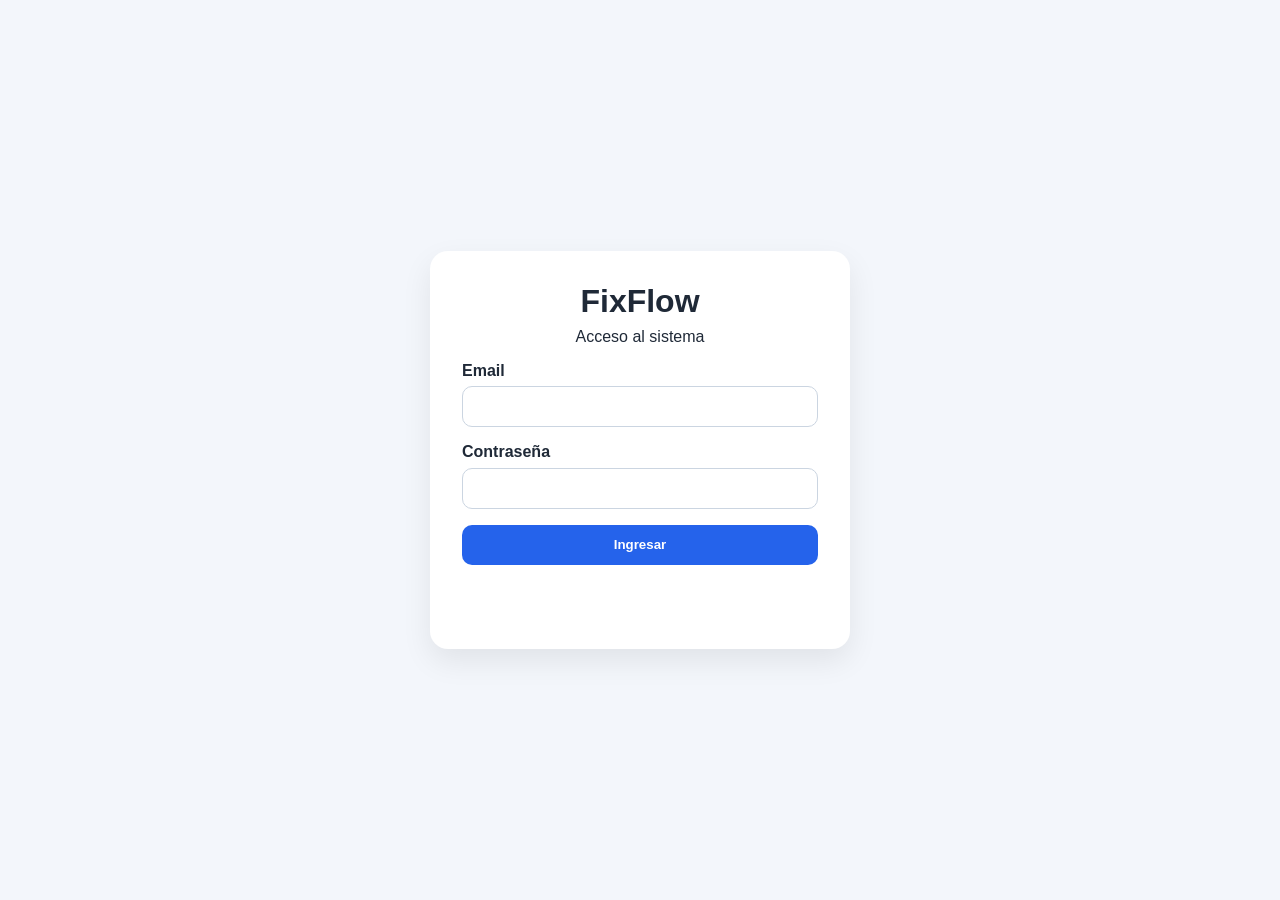
==== frontend/clientes.html @ ce57fc5b "Build FixFlow support management system" ====
<!DOCTYPE html>
<html lang="es">
<head>
  <meta charset="UTF-8" />
  <meta name="viewport" content="width=device-width, initial-scale=1.0" />
  <title>FixFlow | Clientes</title>
  <link rel="stylesheet" href="css/styles.css" />
</head>
<body data-roles="ADMIN,CLIENTE">
  <header class="topbar">
    <div class="logo">FixFlow</div>
    <nav>
      <a href="dashboard.html">Dashboard</a>
      <a href="usuarios.html" data-roles="ADMIN">Usuarios</a>
      <a href="clientes.html" data-roles="ADMIN,CLIENTE">Clientes</a>
      <a href="equipos.html" data-roles="ADMIN,CLIENTE">Equipos</a>
      <a href="solicitudes.html" data-roles="ADMIN,CLIENTE,TECNICO">Solicitudes</a>
      <a href="diagnosticos.html" data-roles="ADMIN,TECNICO">Diagnósticos</a>
      <a href="reparaciones.html" data-roles="ADMIN,TECNICO">Reparaciones</a>
      <a id="logoutBtn" href="#">Cerrar sesión</a>
    </nav>
  </header>

  <main class="container">
    <section class="page-header">
      <div>
        <p class="eyebrow">Administración</p>
        <h1>Gestión de clientes</h1>
      </div>
    </section>

    <section class="manager-grid">
      <div class="panel">
        <h2>Nuevo cliente</h2>
        <form id="clienteForm" class="stack-form">
          <label>
            <span>Usuario</span>
            <select id="usuarioSelect" required></select>
          </label>

          <label>
            <span>Teléfono</span>
            <input type="text" id="telefonoInput" required />
          </label>

          <label>
            <span>Dirección</span>
            <input type="text" id="direccionInput" required />
          </label>

          <button type="submit" class="button primary">Guardar cliente</button>
        </form>
        <p id="formMessage" class="message"></p>
      </div>

      <div class="panel">
        <h2>Resumen</h2>
        <div class="summary-list">
          <div><span>Clientes</span><strong id="clientesCount">0</strong></div>
        </div>
      </div>
    </section>

    <section class="panel table-panel">
      <h2>Clientes registrados</h2>
      <div class="table-wrap">
        <table>
          <thead>
            <tr>
              <th>ID</th>
              <th>Usuario</th>
              <th>Teléfono</th>
              <th>Dirección</th>
            </tr>
          </thead>
          <tbody id="clientesTableBody"></tbody>
        </table>
      </div>
    </section>
  </main>

  <script src="js/api.js"></script>
  <script src="js/auth.js"></script>
  <script src="js/clientes.js"></script>
</body>
</html>
---- frontend/css/styles.css ----
* {
  box-sizing: border-box;
  margin: 0;
  padding: 0;
}

body {
  font-family: Arial, sans-serif;
  background: #f3f6fb;
  color: #1f2937;
}

.topbar {
  display: flex;
  justify-content: space-between;
  align-items: center;
  padding: 1rem 2rem;
  background: #0f172a;
  color: white;
}

.logo {
  font-size: 1.5rem;
  font-weight: 700;
}

nav {
  display: flex;
  gap: 1rem;
}

nav a {
  color: white;
  text-decoration: none;
}

.hero {
  min-height: calc(100vh - 72px);
  display: grid;
  place-items: center;
  padding: 2rem;
}

.hero-card {
  max-width: 700px;
  background: white;
  border-radius: 18px;
  box-shadow: 0 10px 30px rgba(15, 23, 42, 0.12);
  padding: 2.5rem;
}

.eyebrow {
  color: #2563eb;
  font-weight: bold;
  text-transform: uppercase;
  letter-spacing: 0.08em;
  margin-bottom: 0.8rem;
}

.hero-card h1 {
  font-size: 2.3rem;
  margin-bottom: 1rem;
}

.hero-card p {
  margin-bottom: 1.5rem;
  line-height: 1.6;
}

.button {
  display: inline-block;
  border: none;
  border-radius: 10px;
  padding: 0.8rem 1.2rem;
  font-weight: 600;
  cursor: pointer;
  text-decoration: none;
}

.button.primary {
  background: #2563eb;
  color: white;
}

.auth-page {
  min-height: 100vh;
  display: grid;
  place-items: center;
  padding: 2rem;
}

.auth-box {
  width: min(100%, 420px);
  background: white;
  border-radius: 18px;
  box-shadow: 0 12px 30px rgba(0, 0, 0, 0.08);
  padding: 2rem;
}

.auth-box h1 {
  margin-bottom: 0.5rem;
  text-align: center;
}

.auth-box p {
  text-align: center;
  margin-bottom: 1rem;
}

form {
  display: flex;
  flex-direction: column;
  gap: 1rem;
}

label {
  display: flex;
  flex-direction: column;
  gap: 0.4rem;
  font-weight: 600;
}

input {
  padding: 0.75rem 0.9rem;
  border-radius: 10px;
  border: 1px solid #cbd5e1;
}

.message {
  margin-top: 1rem;
  color: #dc2626;
  min-height: 20px;
}

.container {
  max-width: 1200px;
  margin: 0 auto;
  padding: 2rem 1rem;
}

.cards-grid {
  display: grid;
  grid-template-columns: repeat(auto-fit, minmax(180px, 1fr));
  gap: 1rem;
  margin-bottom: 2rem;
}

.stat-card {
  background: white;
  border-radius: 14px;
  box-shadow: 0 8px 20px rgba(15, 23, 42, 0.05);
  padding: 1.2rem;
}

.stat-card span {
  display: block;
  color: #64748b;
  margin-bottom: 0.5rem;
}

.stat-card strong {
  font-size: 2rem;
}

.panel-container {
  display: grid;
  grid-template-columns: repeat(2, minmax(0, 1fr));
  gap: 1rem;
}

.panel {
  background: white;
  border-radius: 16px;
  box-shadow: 0 8px 25px rgba(15, 23, 42, 0.05);
  padding: 1.2rem;
}

.wide-panel {
  grid-column: 1 / -1;
}

.panel h2 {
  margin-bottom: 1rem;
}

.manager-grid {
  display: grid;
  grid-template-columns: 1.5fr 0.9fr;
  gap: 1rem;
  margin: 1.5rem 0;
}

.stack-form {
  display: flex;
  flex-direction: column;
  gap: 1rem;
}

textarea,
select {
  padding: 0.75rem 0.9rem;
  border-radius: 10px;
  border: 1px solid #cbd5e1;
  font: inherit;
}

.summary-list {
  display: grid;
  gap: 0.8rem;
}

.summary-list div {
  display: flex;
  justify-content: space-between;
  border-bottom: 1px solid #e2e8f0;
  padding-bottom: 0.5rem;
}

.table-wrap {
  overflow-x: auto;
}

.table-panel {
  margin-top: 1rem;
}

.table-actions {
  display: flex;
  flex-wrap: wrap;
  gap: 0.4rem;
}

.button.tiny {
  padding: 0.45rem 0.7rem;
  font-size: 0.76rem;
  background: #e2e8f0;
  color: #0f172a;
}

.button.tiny:hover {
  background: #cbd5e1;
}

.button.tiny.danger {
  background: #fee2e2;
  color: #991b1b;
}

.button.tiny.danger:hover {
  background: #fecaca;
}

.button.tiny.editing {
  background: #dbeafe;
  color: #1d4ed8;
}

.status-badge {
  display: inline-block;
  border-radius: 999px;
  padding: 0.35rem 0.7rem;
  font-size: 0.76rem;
  font-weight: 700;
  background: #e2e8f0;
  color: #0f172a;
}

.status-badge.pendiente {
  background: #fef3c7;
  color: #92400e;
}

.status-badge.asignada,
.status-badge.en_diagnostico,
.status-badge.en_reparacion {
  background: #dbeafe;
  color: #1d4ed8;
}

.status-badge.finalizada {
  background: #dcfce7;
  color: #166534;
}

.status-badge.cancelada {
  background: #fee2e2;
  color: #991b1b;
}

.status-badge.activo {
  background: #dcfce7;
  color: #166534;
}

.status-badge.inactivo {
  background: #fee2e2;
  color: #991b1b;
}

.muted {
  color: #64748b;
  font-size: 0.8rem;
}

table {
  width: 100%;
  border-collapse: collapse;
}

th, td {
  text-align: left;
  padding: 0.7rem 0.5rem;
  border-bottom: 1px solid #e2e8f0;
}

th {
  color: #475569;
  font-size: 0.9rem;
}
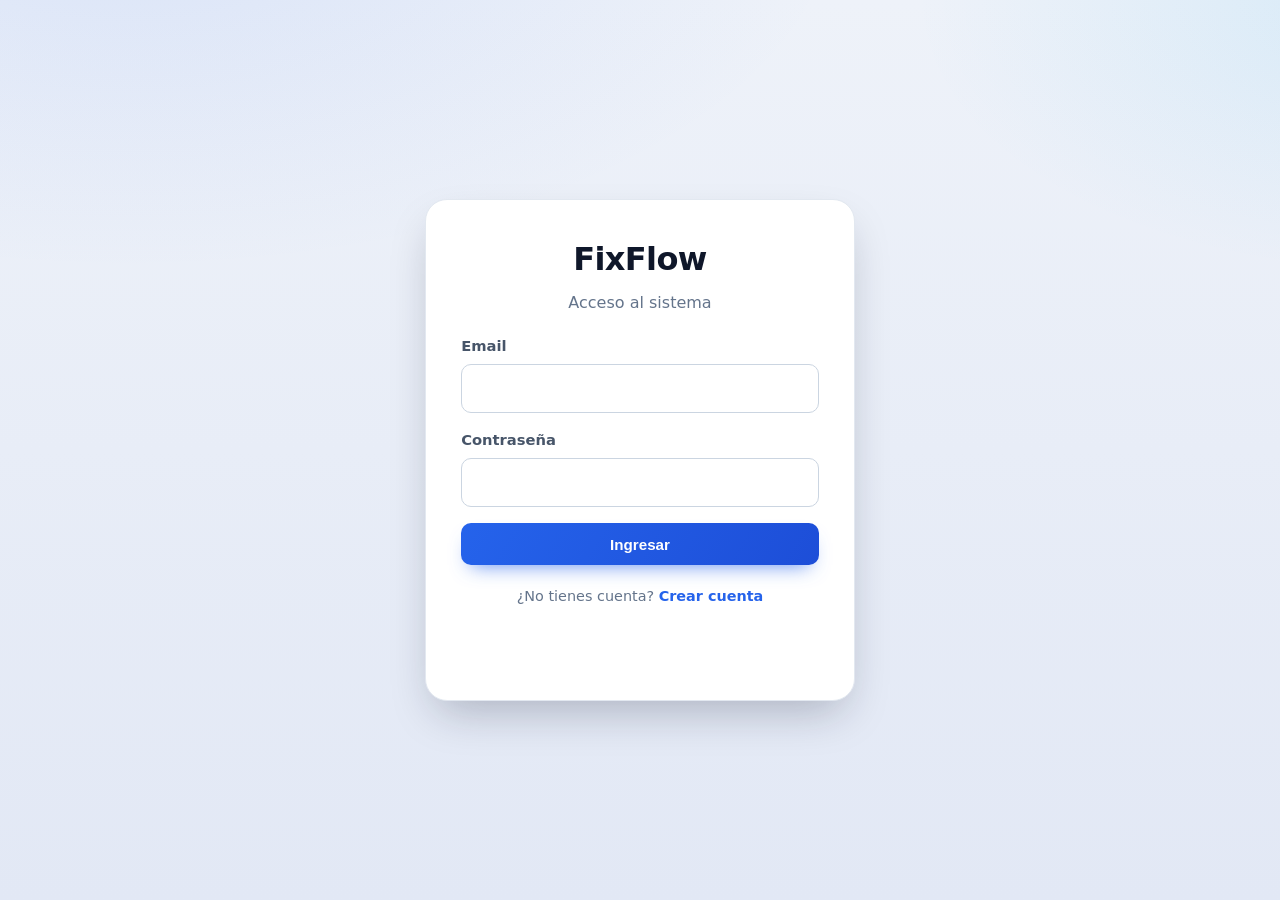
==== commit 019dcf72: "Update FixFlow application and API Co-authored-by: Copilot <223556219+Copilot@users.noreply.github.c" ====
--- a/frontend/clientes.html
+++ b/frontend/clientes.html
@@ -4,15 +4,14 @@
   <meta charset="UTF-8" />
   <meta name="viewport" content="width=device-width, initial-scale=1.0" />
   <title>FixFlow | Clientes</title>
-  <link rel="stylesheet" href="css/styles.css" />
+  <link rel="stylesheet" href="css/styles.css?v=3" />
 </head>
-<body data-roles="ADMIN,CLIENTE">
+<body data-roles="ADMIN">
   <header class="topbar">
     <div class="logo">FixFlow</div>
     <nav>
       <a href="dashboard.html">Dashboard</a>
       <a href="usuarios.html" data-roles="ADMIN">Usuarios</a>
-      <a href="clientes.html" data-roles="ADMIN,CLIENTE">Clientes</a>
       <a href="equipos.html" data-roles="ADMIN,CLIENTE">Equipos</a>
       <a href="solicitudes.html" data-roles="ADMIN,CLIENTE,TECNICO">Solicitudes</a>
       <a href="diagnosticos.html" data-roles="ADMIN,TECNICO">Diagnósticos</a>
@@ -79,8 +78,8 @@
     </section>
   </main>
 
-  <script src="js/api.js"></script>
-  <script src="js/auth.js"></script>
-  <script src="js/clientes.js"></script>
+  <script src="js/api.js?v=3"></script>
+  <script src="js/auth.js?v=3"></script>
+  <script src="js/clientes.js?v=3"></script>
 </body>
 </html>
--- a/frontend/css/styles.css
+++ b/frontend/css/styles.css
@@ -1,39 +1,123 @@
+/* =====================================================================
+   FIXFLOW - Hoja de estilos
+   Diseño moderno: tipografía, gradientes, tarjetas, botones y tablas.
+   ===================================================================== */
+
+:root {
+  --bg: #eef2f9;
+  --bg-2: #e2e8f5;
+  --surface: #ffffff;
+  --surface-soft: #f8fafc;
+  --border: #e2e8f0;
+  --border-strong: #cbd5e1;
+
+  --text: #0f172a;
+  --text-soft: #475569;
+  --text-muted: #64748b;
+
+  --primary: #2563eb;
+  --primary-dark: #1d4ed8;
+  --primary-soft: #dbeafe;
+  --accent: #0ea5e9;
+  --teal: #0f766e;
+
+  --success: #16a34a;
+  --success-soft: #dcfce7;
+  --warning: #d97706;
+  --warning-soft: #fef3c7;
+  --danger: #dc2626;
+  --danger-soft: #fee2e2;
+
+  --radius: 16px;
+  --radius-sm: 10px;
+  --shadow-sm: 0 1px 2px rgba(15, 23, 42, 0.06);
+  --shadow: 0 10px 25px -8px rgba(15, 23, 42, 0.18);
+  --shadow-lg: 0 20px 45px -12px rgba(15, 23, 42, 0.28);
+  --ring: 0 0 0 4px rgba(37, 99, 235, 0.15);
+}
+
 * {
   box-sizing: border-box;
   margin: 0;
   padding: 0;
 }
 
+html {
+  -webkit-text-size-adjust: 100%;
+}
+
 body {
-  font-family: Arial, sans-serif;
-  background: #f3f6fb;
-  color: #1f2937;
-}
-
+  font-family: "Segoe UI", "Inter", system-ui, -apple-system, Roboto, Arial, sans-serif;
+  background:
+    radial-gradient(1200px 600px at 10% -10%, rgba(37, 99, 235, 0.10), transparent 60%),
+    radial-gradient(900px 500px at 110% 0%, rgba(14, 165, 233, 0.10), transparent 55%),
+    linear-gradient(180deg, var(--bg) 0%, var(--bg-2) 100%);
+  background-attachment: fixed;
+  color: var(--text);
+  line-height: 1.55;
+  min-height: 100vh;
+  -webkit-font-smoothing: antialiased;
+}
+
+/* ---------- Barra superior ---------- */
 .topbar {
+  position: sticky;
+  top: 0;
+  z-index: 40;
   display: flex;
   justify-content: space-between;
   align-items: center;
-  padding: 1rem 2rem;
-  background: #0f172a;
-  color: white;
+  gap: 1rem;
+  padding: 0.9rem 2rem;
+  background: linear-gradient(120deg, #0b1220 0%, #172554 55%, #0e7490 130%);
+  color: #fff;
+  box-shadow: 0 8px 24px -10px rgba(15, 23, 42, 0.7);
 }
 
 .logo {
-  font-size: 1.5rem;
+  font-size: 1.4rem;
+  font-weight: 800;
+  letter-spacing: -0.01em;
+  background: linear-gradient(90deg, #ffffff, #a5d8ff);
+  -webkit-background-clip: text;
+  background-clip: text;
+  color: transparent;
+}
+
+nav {
+  display: flex;
+  flex-wrap: wrap;
+  align-items: center;
+  gap: 0.35rem;
+}
+
+nav a {
+  color: rgba(255, 255, 255, 0.82);
+  text-decoration: none;
+  font-weight: 600;
+  font-size: 0.92rem;
+  padding: 0.45rem 0.75rem;
+  border-radius: 999px;
+  transition: background 0.15s ease, color 0.15s ease;
+}
+
+nav a:hover {
+  background: rgba(255, 255, 255, 0.12);
+  color: #fff;
+}
+
+.role-label {
+  margin-left: 0.5rem;
+  padding: 0.35rem 0.7rem;
+  border-radius: 999px;
+  font-size: 0.78rem;
   font-weight: 700;
-}
-
-nav {
-  display: flex;
-  gap: 1rem;
-}
-
-nav a {
-  color: white;
-  text-decoration: none;
-}
-
+  color: #e0f2fe;
+  background: rgba(14, 165, 233, 0.25);
+  border: 1px solid rgba(125, 211, 252, 0.4);
+}
+
+/* ---------- Hero (index) ---------- */
 .hero {
   min-height: calc(100vh - 72px);
   display: grid;
@@ -42,46 +126,83 @@
 }
 
 .hero-card {
-  max-width: 700px;
-  background: white;
-  border-radius: 18px;
-  box-shadow: 0 10px 30px rgba(15, 23, 42, 0.12);
-  padding: 2.5rem;
+  max-width: 720px;
+  background: linear-gradient(160deg, #ffffff 0%, #f4f8ff 100%);
+  border: 1px solid var(--border);
+  border-radius: 24px;
+  box-shadow: var(--shadow-lg);
+  padding: 3rem;
+  text-align: center;
 }
 
 .eyebrow {
-  color: #2563eb;
-  font-weight: bold;
+  display: inline-block;
+  color: var(--primary);
+  font-weight: 800;
   text-transform: uppercase;
-  letter-spacing: 0.08em;
-  margin-bottom: 0.8rem;
+  letter-spacing: 0.12em;
+  font-size: 0.78rem;
+  margin-bottom: 0.9rem;
+  padding: 0.3rem 0.75rem;
+  background: var(--primary-soft);
+  border-radius: 999px;
 }
 
 .hero-card h1 {
-  font-size: 2.3rem;
+  font-size: clamp(1.8rem, 4vw, 2.6rem);
+  line-height: 1.15;
   margin-bottom: 1rem;
+  letter-spacing: -0.02em;
 }
 
 .hero-card p {
-  margin-bottom: 1.5rem;
-  line-height: 1.6;
-}
-
+  margin-bottom: 1.8rem;
+  line-height: 1.7;
+  color: var(--text-soft);
+}
+
+/* ---------- Botones ---------- */
 .button {
-  display: inline-block;
+  display: inline-flex;
+  align-items: center;
+  justify-content: center;
+  gap: 0.4rem;
   border: none;
-  border-radius: 10px;
-  padding: 0.8rem 1.2rem;
-  font-weight: 600;
+  border-radius: var(--radius-sm);
+  padding: 0.8rem 1.25rem;
+  font-weight: 700;
+  font-size: 0.95rem;
   cursor: pointer;
   text-decoration: none;
+  background: #e2e8f0;
+  color: var(--text);
+  transition: transform 0.12s ease, box-shadow 0.15s ease, background 0.15s ease;
+}
+
+.button:hover {
+  transform: translateY(-1px);
+}
+
+.button:active {
+  transform: translateY(0);
+}
+
+.button:focus-visible {
+  outline: none;
+  box-shadow: var(--ring);
 }
 
 .button.primary {
-  background: #2563eb;
-  color: white;
-}
-
+  background: linear-gradient(120deg, var(--primary) 0%, var(--primary-dark) 100%);
+  color: #fff;
+  box-shadow: 0 10px 20px -10px rgba(37, 99, 235, 0.75);
+}
+
+.button.primary:hover {
+  box-shadow: 0 14px 26px -10px rgba(37, 99, 235, 0.85);
+}
+
+/* ---------- Autenticación ---------- */
 .auth-page {
   min-height: 100vh;
   display: grid;
@@ -90,21 +211,24 @@
 }
 
 .auth-box {
-  width: min(100%, 420px);
-  background: white;
-  border-radius: 18px;
-  box-shadow: 0 12px 30px rgba(0, 0, 0, 0.08);
-  padding: 2rem;
+  width: min(100%, 430px);
+  background: var(--surface);
+  border: 1px solid var(--border);
+  border-radius: 22px;
+  box-shadow: var(--shadow-lg);
+  padding: 2.2rem;
 }
 
 .auth-box h1 {
-  margin-bottom: 0.5rem;
+  margin-bottom: 0.4rem;
   text-align: center;
+  letter-spacing: -0.02em;
 }
 
 .auth-box p {
   text-align: center;
-  margin-bottom: 1rem;
+  margin-bottom: 1.2rem;
+  color: var(--text-muted);
 }
 
 form {
@@ -118,26 +242,81 @@
   flex-direction: column;
   gap: 0.4rem;
   font-weight: 600;
-}
-
-input {
+  font-size: 0.92rem;
+  color: var(--text-soft);
+}
+
+input,
+textarea,
+select {
+  width: 100%;
   padding: 0.75rem 0.9rem;
-  border-radius: 10px;
-  border: 1px solid #cbd5e1;
+  border-radius: var(--radius-sm);
+  border: 1px solid var(--border-strong);
+  background: var(--surface);
+  color: var(--text);
+  font: inherit;
+  transition: border-color 0.15s ease, box-shadow 0.15s ease;
+}
+
+input:focus,
+textarea:focus,
+select:focus {
+  outline: none;
+  border-color: var(--primary);
+  box-shadow: var(--ring);
+}
+
+input::placeholder,
+textarea::placeholder {
+  color: #94a3b8;
 }
 
 .message {
   margin-top: 1rem;
-  color: #dc2626;
+  color: var(--danger);
   min-height: 20px;
-}
-
+  font-size: 0.9rem;
+}
+
+.auth-links {
+  margin-top: 1.2rem;
+  text-align: center;
+  font-size: 0.9rem;
+  color: var(--text-muted);
+}
+
+.auth-links a {
+  color: var(--primary);
+  text-decoration: none;
+  font-weight: 700;
+}
+
+.auth-links a:hover {
+  text-decoration: underline;
+}
+
+/* ---------- Contenedores y encabezado de página ---------- */
 .container {
   max-width: 1200px;
   margin: 0 auto;
-  padding: 2rem 1rem;
-}
-
+  padding: 2rem 1.25rem 3rem;
+}
+
+.page-header {
+  margin-bottom: 0.5rem;
+}
+
+.page-header h1 {
+  font-size: clamp(1.5rem, 3vw, 2rem);
+  letter-spacing: -0.02em;
+}
+
+.page-header .eyebrow {
+  margin-bottom: 0.5rem;
+}
+
+/* ---------- Tarjetas de estadísticas ---------- */
 .cards-grid {
   display: grid;
   grid-template-columns: repeat(auto-fit, minmax(180px, 1fr));
@@ -146,22 +325,48 @@
 }
 
 .stat-card {
-  background: white;
-  border-radius: 14px;
-  box-shadow: 0 8px 20px rgba(15, 23, 42, 0.05);
-  padding: 1.2rem;
+  position: relative;
+  overflow: hidden;
+  background: linear-gradient(160deg, #ffffff 0%, #f6f9ff 100%);
+  border: 1px solid var(--border);
+  border-radius: var(--radius);
+  box-shadow: var(--shadow-sm);
+  padding: 1.25rem 1.35rem;
+  transition: transform 0.15s ease, box-shadow 0.15s ease;
+}
+
+.stat-card::before {
+  content: "";
+  position: absolute;
+  top: 0;
+  left: 0;
+  width: 5px;
+  height: 100%;
+  background: linear-gradient(180deg, var(--primary), var(--accent));
+}
+
+.stat-card:hover {
+  transform: translateY(-3px);
+  box-shadow: var(--shadow);
 }
 
 .stat-card span {
   display: block;
-  color: #64748b;
-  margin-bottom: 0.5rem;
+  color: var(--text-muted);
+  margin-bottom: 0.4rem;
+  font-size: 0.85rem;
+  font-weight: 600;
+  text-transform: uppercase;
+  letter-spacing: 0.04em;
 }
 
 .stat-card strong {
   font-size: 2rem;
-}
-
+  font-weight: 800;
+  letter-spacing: -0.02em;
+}
+
+/* ---------- Paneles ---------- */
 .panel-container {
   display: grid;
   grid-template-columns: repeat(2, minmax(0, 1fr));
@@ -169,10 +374,16 @@
 }
 
 .panel {
-  background: white;
-  border-radius: 16px;
-  box-shadow: 0 8px 25px rgba(15, 23, 42, 0.05);
-  padding: 1.2rem;
+  background: var(--surface);
+  border: 1px solid var(--border);
+  border-radius: var(--radius);
+  box-shadow: var(--shadow-sm);
+  padding: 1.35rem;
+  transition: box-shadow 0.15s ease;
+}
+
+.panel:hover {
+  box-shadow: var(--shadow);
 }
 
 .wide-panel {
@@ -181,6 +392,10 @@
 
 .panel h2 {
   margin-bottom: 1rem;
+  font-size: 1.15rem;
+  letter-spacing: -0.01em;
+  padding-bottom: 0.6rem;
+  border-bottom: 1px solid var(--border);
 }
 
 .manager-grid {
@@ -196,32 +411,143 @@
   gap: 1rem;
 }
 
-textarea,
-select {
-  padding: 0.75rem 0.9rem;
+#tecnicoFields {
+  display: flex;
+  flex-direction: column;
+  gap: 1rem;
+}
+
+#tecnicoFields[hidden] {
+  display: none;
+}
+
+.hint {
+  font-size: 0.82rem;
+  color: var(--text-muted);
+  background: var(--primary-soft);
+  border: 1px solid #bfdbfe;
   border-radius: 10px;
-  border: 1px solid #cbd5e1;
-  font: inherit;
-}
-
+  padding: 0.55rem 0.8rem;
+  line-height: 1.5;
+}
+
+.hint strong {
+  color: var(--primary-dark);
+}
+
+.tecnico-fields {
+  display: flex;
+  flex-direction: column;
+  gap: 1rem;
+  background: linear-gradient(160deg, #eef6ff 0%, #f5faff 100%);
+  border: 1px solid #bfdbfe;
+  border-left: 5px solid var(--primary);
+  border-radius: 12px;
+  padding: 1rem 1.1rem;
+  animation: popIn 0.18s ease;
+}
+
+.tecnico-fields-title {
+  margin: 0;
+  font-size: 0.95rem;
+  color: var(--primary-dark);
+  text-transform: uppercase;
+  letter-spacing: 0.04em;
+}
+
+/* ---------- Info del problema reportado ---------- */
+.problema-info {
+  background: linear-gradient(160deg, #ecfdf5 0%, #f0fdfa 100%);
+  border: 1px solid #99f6e4;
+  border-left: 5px solid var(--teal);
+  border-radius: 12px;
+  padding: 0.95rem 1.1rem;
+}
+
+.problema-info[hidden] {
+  display: none;
+}
+
+.problema-info h3 {
+  margin: 0 0 0.7rem;
+  font-size: 0.95rem;
+  color: var(--teal);
+  text-transform: uppercase;
+  letter-spacing: 0.04em;
+}
+
+/* ---------- Resumen ---------- */
 .summary-list {
   display: grid;
-  gap: 0.8rem;
+  gap: 0.6rem;
 }
 
 .summary-list div {
   display: flex;
   justify-content: space-between;
-  border-bottom: 1px solid #e2e8f0;
-  padding-bottom: 0.5rem;
-}
-
+  align-items: center;
+  border-bottom: 1px dashed var(--border);
+  padding: 0.5rem 0;
+}
+
+.summary-list div:last-child {
+  border-bottom: none;
+}
+
+.summary-list span {
+  color: var(--text-soft);
+  font-weight: 600;
+}
+
+.summary-list strong {
+  font-size: 1.15rem;
+  font-weight: 800;
+}
+
+/* ---------- Tablas ---------- */
 .table-wrap {
   overflow-x: auto;
+  border-radius: 12px;
 }
 
 .table-panel {
-  margin-top: 1rem;
+  margin-top: 1.25rem;
+}
+
+table {
+  width: 100%;
+  border-collapse: collapse;
+}
+
+thead {
+  background: var(--surface-soft);
+}
+
+th,
+td {
+  text-align: left;
+  padding: 0.8rem 0.75rem;
+  border-bottom: 1px solid var(--border);
+}
+
+th {
+  color: var(--text-muted);
+  font-size: 0.78rem;
+  font-weight: 800;
+  text-transform: uppercase;
+  letter-spacing: 0.05em;
+}
+
+tbody tr {
+  transition: background 0.12s ease;
+}
+
+tbody tr:hover {
+  background: #f8faff;
+}
+
+tbody tr:last-child td {
+  border-bottom: none;
 }
 
 .table-actions {
@@ -230,20 +556,30 @@
   gap: 0.4rem;
 }
 
+/* ---------- Botones pequeños ---------- */
 .button.tiny {
-  padding: 0.45rem 0.7rem;
+  padding: 0.42rem 0.75rem;
   font-size: 0.76rem;
+  border-radius: 8px;
+  background: #eef2f7;
+  color: var(--text);
+  border: 1px solid var(--border);
+}
+
+.button.tiny:hover {
   background: #e2e8f0;
-  color: #0f172a;
-}
-
-.button.tiny:hover {
-  background: #cbd5e1;
+}
+
+.button.tiny.primary {
+  background: linear-gradient(120deg, var(--primary), var(--primary-dark));
+  color: #fff;
+  border: none;
 }
 
 .button.tiny.danger {
-  background: #fee2e2;
+  background: var(--danger-soft);
   color: #991b1b;
+  border: 1px solid #fecaca;
 }
 
 .button.tiny.danger:hover {
@@ -251,69 +587,250 @@
 }
 
 .button.tiny.editing {
-  background: #dbeafe;
-  color: #1d4ed8;
-}
-
+  background: var(--primary-soft);
+  color: var(--primary-dark);
+  border: 1px solid #bfdbfe;
+}
+
+.button:disabled {
+  opacity: 0.5;
+  cursor: not-allowed;
+  transform: none;
+}
+
+/* ---------- Etiquetas de estado ---------- */
 .status-badge {
   display: inline-block;
   border-radius: 999px;
-  padding: 0.35rem 0.7rem;
-  font-size: 0.76rem;
-  font-weight: 700;
+  padding: 0.32rem 0.7rem;
+  font-size: 0.72rem;
+  font-weight: 800;
+  letter-spacing: 0.02em;
   background: #e2e8f0;
-  color: #0f172a;
+  color: var(--text);
 }
 
 .status-badge.pendiente {
-  background: #fef3c7;
+  background: var(--warning-soft);
   color: #92400e;
+}
+
+.status-badge.solicitud {
+  background: #ede9fe;
+  color: #5b21b6;
 }
 
 .status-badge.asignada,
 .status-badge.en_diagnostico,
 .status-badge.en_reparacion {
-  background: #dbeafe;
-  color: #1d4ed8;
-}
-
-.status-badge.finalizada {
-  background: #dcfce7;
+  background: var(--primary-soft);
+  color: var(--primary-dark);
+}
+
+.status-badge.finalizada,
+.status-badge.activo {
+  background: var(--success-soft);
   color: #166534;
 }
 
-.status-badge.cancelada {
-  background: #fee2e2;
+.status-badge.cancelada,
+.status-badge.inactivo {
+  background: var(--danger-soft);
   color: #991b1b;
 }
 
-.status-badge.activo {
-  background: #dcfce7;
-  color: #166534;
-}
-
-.status-badge.inactivo {
-  background: #fee2e2;
-  color: #991b1b;
-}
-
 .muted {
-  color: #64748b;
-  font-size: 0.8rem;
-}
-
-table {
+  color: var(--text-muted);
+  font-size: 0.82rem;
+}
+
+/* ---------- Modales ---------- */
+.modal-overlay {
+  position: fixed;
+  inset: 0;
+  background: rgba(15, 23, 42, 0.6);
+  backdrop-filter: blur(3px);
+  display: flex;
+  align-items: center;
+  justify-content: center;
+  padding: 1rem;
+  z-index: 50;
+  animation: fadeIn 0.15s ease;
+}
+
+.modal-overlay[hidden] {
+  display: none;
+}
+
+.modal {
+  background: var(--surface);
+  border-radius: 20px;
+  width: min(660px, 100%);
+  max-height: 85vh;
+  overflow: auto;
+  padding: 1.5rem;
+  box-shadow: var(--shadow-lg);
+  border: 1px solid var(--border);
+  animation: popIn 0.18s ease;
+}
+
+@keyframes fadeIn {
+  from { opacity: 0; }
+  to { opacity: 1; }
+}
+
+@keyframes popIn {
+  from { opacity: 0; transform: translateY(8px) scale(0.98); }
+  to { opacity: 1; transform: translateY(0) scale(1); }
+}
+
+.modal h3 {
+  margin-bottom: 0.35rem;
+  letter-spacing: -0.01em;
+}
+
+.modal-sub {
+  color: var(--text-muted);
+  font-size: 0.9rem;
+  margin-bottom: 1rem;
+}
+
+.modal-close {
+  float: right;
+  border: none;
+  background: transparent;
+  font-size: 1.5rem;
+  line-height: 1;
+  color: var(--text-muted);
+  cursor: pointer;
+  padding: 0 0.25rem;
+  border-radius: 8px;
+  transition: color 0.15s ease, background 0.15s ease;
+}
+
+.modal-close:hover {
+  color: var(--danger);
+  background: var(--danger-soft);
+}
+
+/* ---------- Grid de detalle ---------- */
+.detalle-grid {
+  display: grid;
+  grid-template-columns: repeat(2, minmax(0, 1fr));
+  gap: 0.75rem;
+  margin-bottom: 1rem;
+}
+
+.detalle-grid .full {
+  grid-column: 1 / -1;
+}
+
+.detalle-item {
+  background: var(--surface-soft);
+  border: 1px solid var(--border);
+  border-radius: 10px;
+  padding: 0.65rem 0.8rem;
+}
+
+.detalle-item span {
+  display: block;
+  color: var(--text-muted);
+  font-size: 0.72rem;
+  text-transform: uppercase;
+  letter-spacing: 0.05em;
+  font-weight: 700;
+  margin-bottom: 0.2rem;
+}
+
+.detalle-item strong {
+  font-weight: 700;
+  color: var(--text);
+}
+
+.detalle-bloque {
+  background: var(--surface-soft);
+  border: 1px solid var(--border);
+  border-left: 5px solid var(--primary);
+  border-radius: 10px;
+  padding: 0.85rem 1rem;
+  margin-bottom: 0.75rem;
+}
+
+.detalle-bloque h4 {
+  margin-bottom: 0.4rem;
+  font-size: 0.98rem;
+  color: var(--primary-dark);
+}
+
+.detalle-bloque p {
+  margin-bottom: 0.25rem;
+  color: var(--text-soft);
+}
+
+.detalle-bloque.vacio {
+  border-left-color: var(--border-strong);
+  color: var(--text-muted);
+  font-style: italic;
+  background: #fbfcfe;
+}
+
+/* ---------- Fila de técnico seleccionable ---------- */
+.select-tecnico-row {
+  cursor: pointer;
+}
+
+.select-tecnico-row:hover {
+  background: #f1f7ff;
+}
+
+/* ---------- Dashboard ---------- */
+.dashboard-page {
   width: 100%;
-  border-collapse: collapse;
-}
-
-th, td {
-  text-align: left;
-  padding: 0.7rem 0.5rem;
-  border-bottom: 1px solid #e2e8f0;
-}
-
-th {
-  color: #475569;
-  font-size: 0.9rem;
-}
+}
+
+.dashboard-header {
+  display: flex;
+  justify-content: space-between;
+  align-items: center;
+  flex-wrap: wrap;
+  gap: 0.5rem;
+  margin-bottom: 0.5rem;
+}
+
+/* ---------- Responsive ---------- */
+@media (max-width: 900px) {
+  .manager-grid,
+  .panel-container {
+    grid-template-columns: 1fr;
+  }
+}
+
+@media (max-width: 640px) {
+  .topbar {
+    flex-direction: column;
+    align-items: flex-start;
+    padding: 0.9rem 1.1rem;
+  }
+
+  nav {
+    width: 100%;
+  }
+
+  .hero-card {
+    padding: 2rem 1.4rem;
+  }
+
+  .detalle-grid {
+    grid-template-columns: 1fr;
+  }
+
+  .container {
+    padding: 1.25rem 0.9rem 2.5rem;
+  }
+
+  th,
+  td {
+    padding: 0.6rem 0.5rem;
+  }
+}
+
